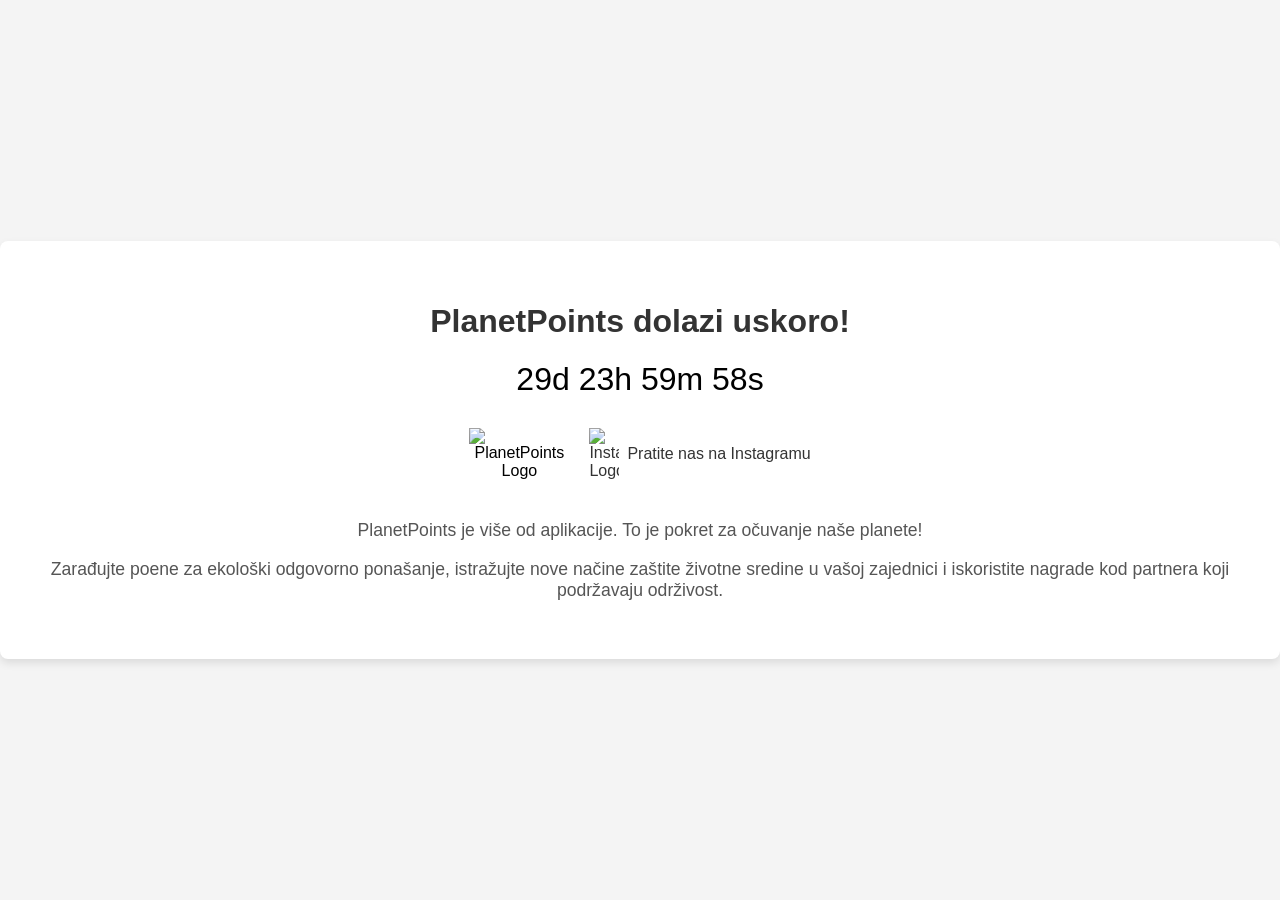
==== index.html @ b60ee08c "Add index.html file for PlanetPoints landing page" ====
<!DOCTYPE html>
<html lang="hr">
<head>
    <meta charset="UTF-8">
    <meta name="viewport" content="width=device-width, initial-scale=1.0">
    <title>PlanetPoints - Dolazi uskoro!</title>
    <style>
        body {
            font-family: Arial, sans-serif;
            background-color: #f4f4f4;
            display: flex;
            justify-content: center;
            align-items: center;
            height: 100vh;
            margin: 0;
        }

        .container {
            text-align: center;
            background-color: #fff;
            padding: 40px;
            border-radius: 8px;
            box-shadow: 0 4px 8px rgba(0, 0, 0, 0.1);
        }

        h1 {
            color: #333;
        }

        #countdown {
            font-size: 2em;
            margin-top: 20px;
        }

        .logo-container {
            margin-top: 30px;
            display: flex;
            justify-content: center;
            align-items: center;
            gap: 20px;
        }

        .logo {
            width: 100px; /* Adjust size as needed */
            height: auto;
        }

        .instagram-link {
            text-decoration: none;
            color: #333;
            display: flex;
            align-items: center;
            gap: 8px;
        }

        .instagram-icon {
            width: 30px; /* Adjust size as needed */
            height: auto;
        }

        .interesting-element {
            margin-top: 40px;
            font-size: 1.1em;
            color: #555;
        }
    </style>
</head>
<body>
    <div class="container">
        <h1>PlanetPoints dolazi uskoro!</h1>
        <div id="countdown"></div>

        <div class="logo-container">
            <img src="https://media.discordapp.net/attachments/1452309541026005163/1478760242362847343/planetpointslogo.png?ex=69a9924b&is=69a840cb&hm=b51889a77cbf9308497c5bf1d27efc5f406bc331d8ad2dfbb3b811c5a1575193&=&format=webp&quality=lossless" alt="PlanetPoints Logo" class="logo">
            <a href="https://www.instagram.com/planetpoints2026/" target="_blank" class="instagram-link">
                <img src="https://upload.wikimedia.org/wikipedia/commons/e/e7/Instagram_logo_2016.svg" alt="Instagram Logo" class="instagram-icon">
                <span>Pratite nas na Instagramu</span>
            </a>
        </div>

        <div class="interesting-element">
            <p>PlanetPoints je više od aplikacije. To je pokret za očuvanje naše planete!</p>
            <p>Zarađujte poene za ekološki odgovorno ponašanje, istražujte nove načine zaštite životne sredine u vašoj zajednici i iskoristite nagrade kod partnera koji podržavaju održivost.</p>
        </div>
    </div>

    <script>
        // Set the countdown date to 30 days from now
        const countdownDate = new Date();
        countdownDate.setDate(countdownDate.getDate() + 30);

        // Update the countdown every 1 second
        const x = setInterval(function() {
            const now = new Date().getTime();
            const distance = countdownDate - now;

            // Calculate days, hours, minutes, and seconds
            const days = Math.floor(distance / (1000 * 60 * 60 * 24));
            const hours = Math.floor((distance % (1000 * 60 * 60 * 24)) / (1000 * 60 * 60));
            const minutes = Math.floor((distance % (1000 * 60 * 60)) / (1000 * 60));
            const seconds = Math.floor((distance % (1000 * 60)) / 1000);

            // Output the results in the element with id="countdown"
            document.getElementById("countdown").innerHTML = days + "d " + hours + "h " + minutes + "m " + seconds + "s";

            // If the countdown is finished, write some text
            if (distance < 0) {
                clearInterval(x);
                document.getElementById("countdown").innerHTML = "PlanetPoints je tu!";
            }
        }, 1000);
    </script>
</body>
</html>
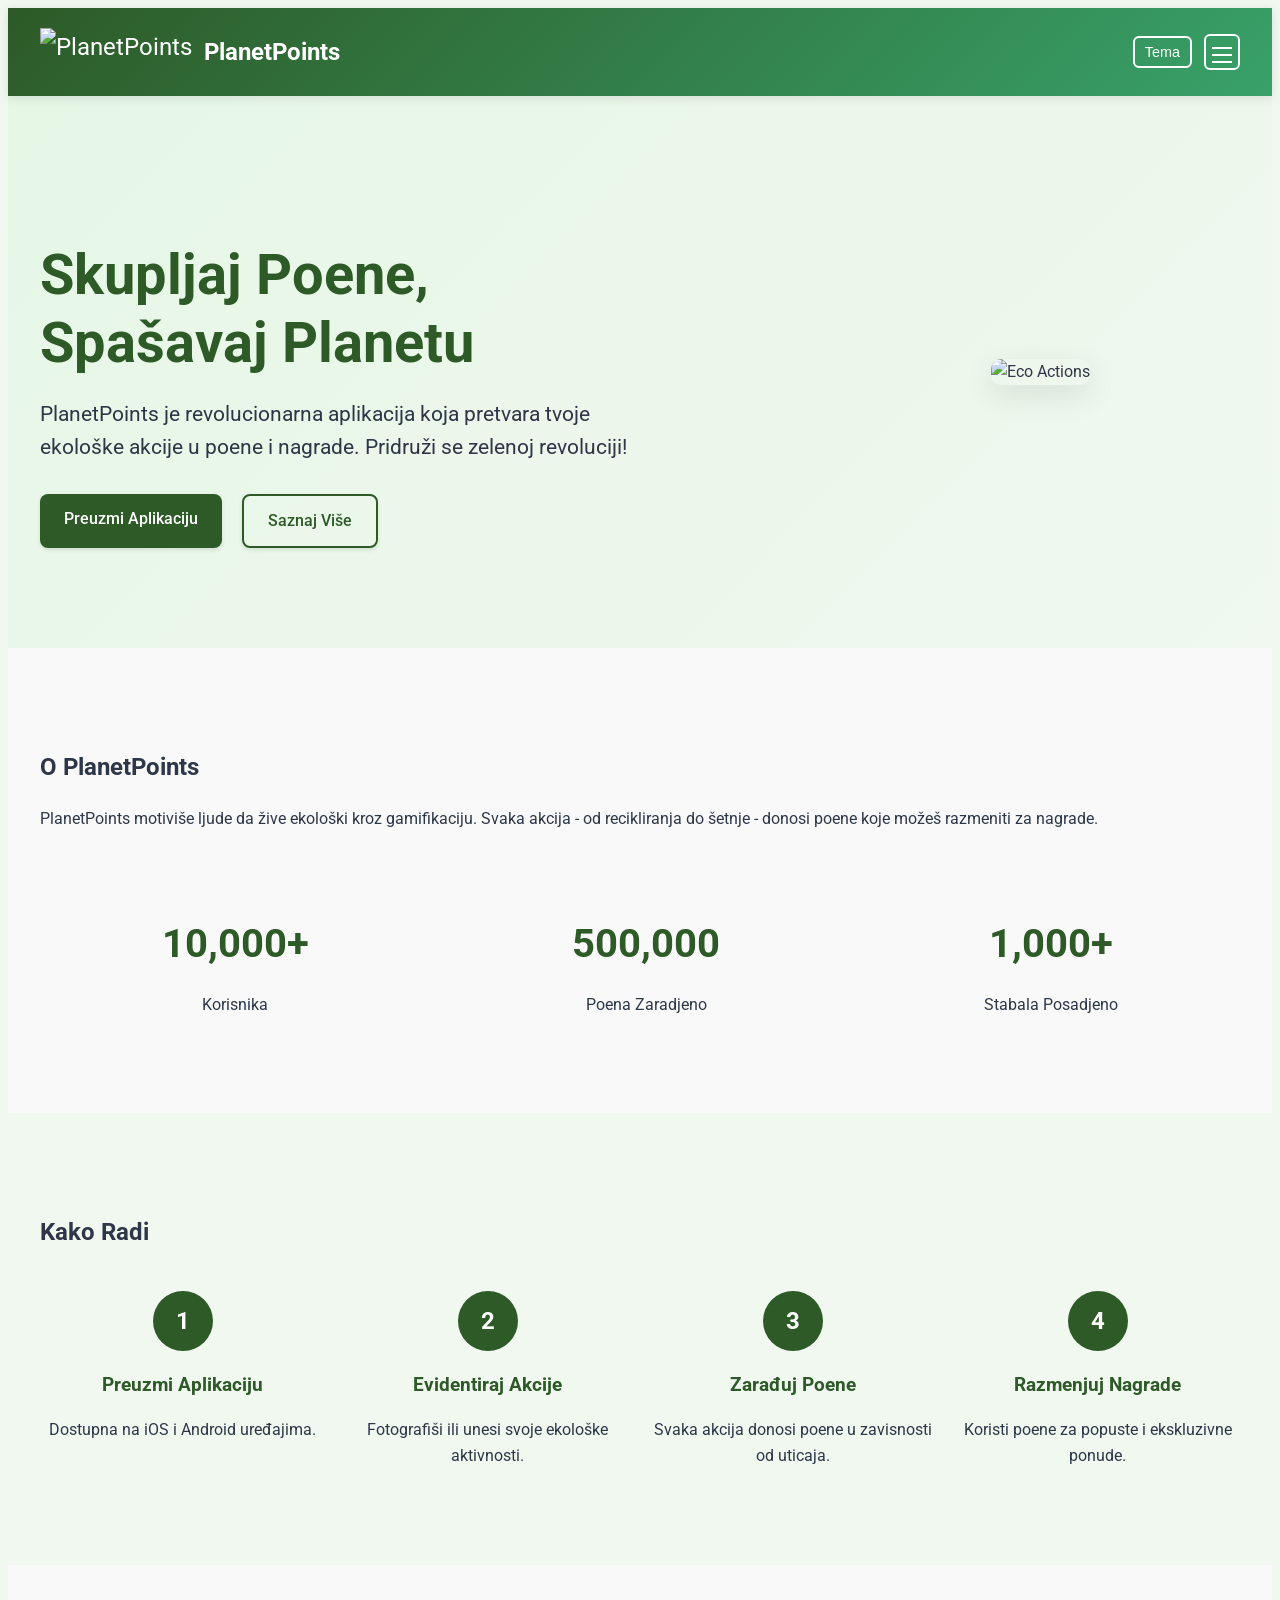
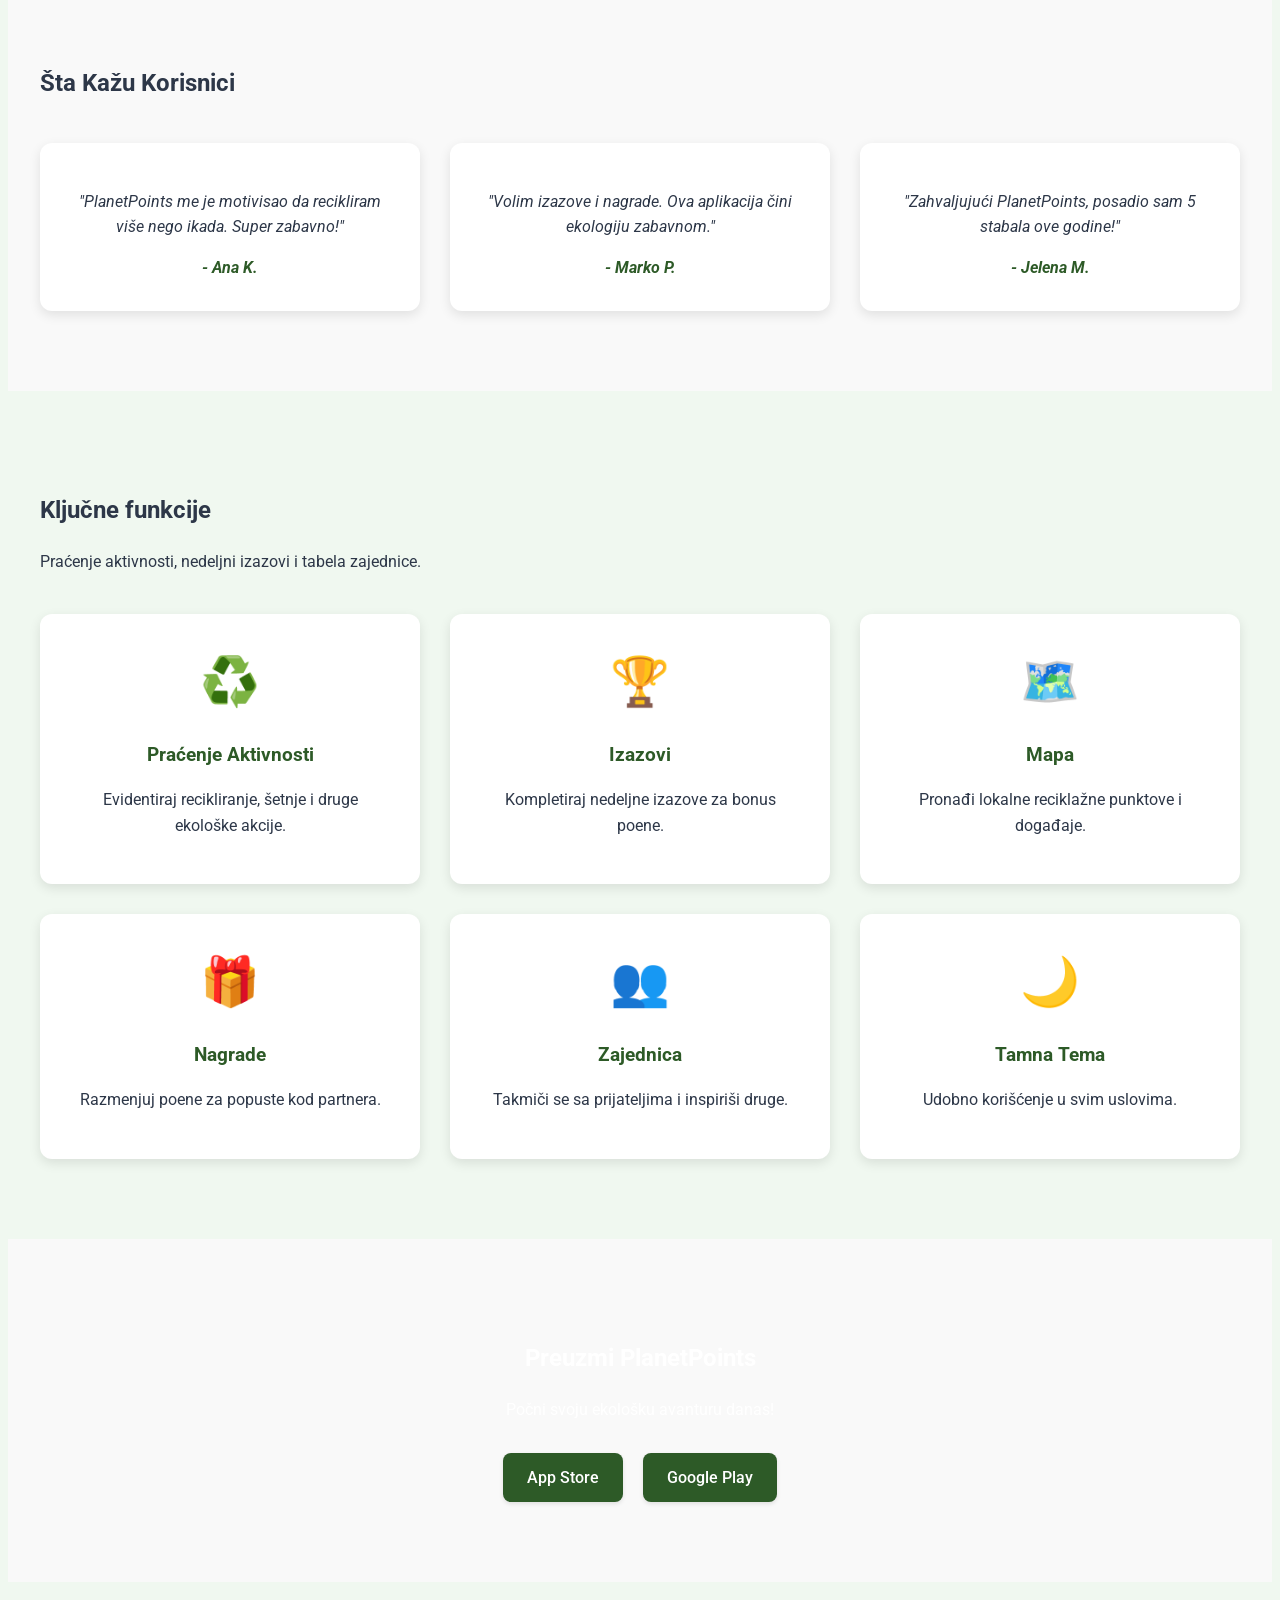
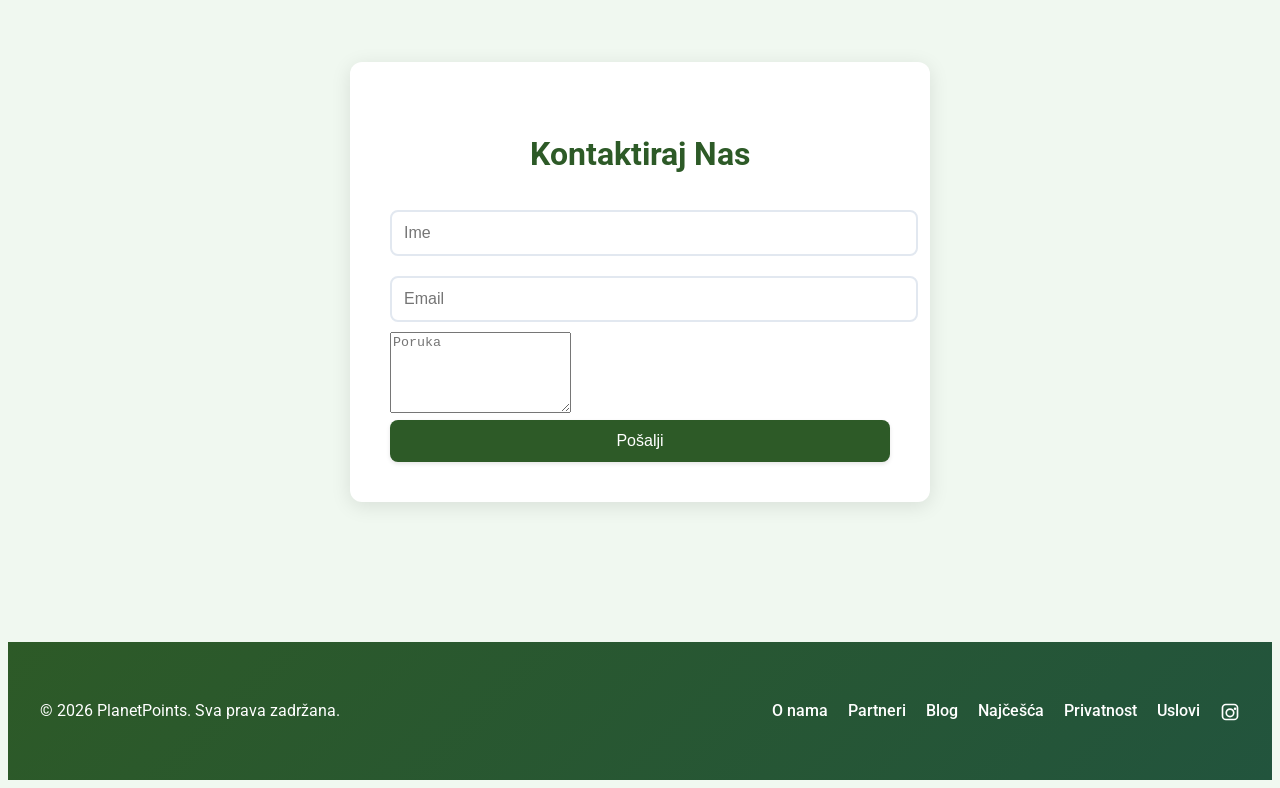
==== commit b66f7b11: "Add files via upload" ====
--- a/index.html
+++ b/index.html
@@ -1,114 +1,214 @@
 <!DOCTYPE html>
-<html lang="hr">
+<html lang="sr">
 <head>
-    <meta charset="UTF-8">
-    <meta name="viewport" content="width=device-width, initial-scale=1.0">
-    <title>PlanetPoints - Dolazi uskoro!</title>
-    <style>
-        body {
-            font-family: Arial, sans-serif;
-            background-color: #f4f4f4;
-            display: flex;
-            justify-content: center;
-            align-items: center;
-            height: 100vh;
-            margin: 0;
-        }
-
-        .container {
-            text-align: center;
-            background-color: #fff;
-            padding: 40px;
-            border-radius: 8px;
-            box-shadow: 0 4px 8px rgba(0, 0, 0, 0.1);
-        }
-
-        h1 {
-            color: #333;
-        }
-
-        #countdown {
-            font-size: 2em;
-            margin-top: 20px;
-        }
-
-        .logo-container {
-            margin-top: 30px;
-            display: flex;
-            justify-content: center;
-            align-items: center;
-            gap: 20px;
-        }
-
-        .logo {
-            width: 100px; /* Adjust size as needed */
-            height: auto;
-        }
-
-        .instagram-link {
-            text-decoration: none;
-            color: #333;
-            display: flex;
-            align-items: center;
-            gap: 8px;
-        }
-
-        .instagram-icon {
-            width: 30px; /* Adjust size as needed */
-            height: auto;
-        }
-
-        .interesting-element {
-            margin-top: 40px;
-            font-size: 1.1em;
-            color: #555;
-        }
-    </style>
+  <meta charset="UTF-8">
+  <meta name="viewport" content="width=device-width, initial-scale=1.0">
+  <title>PlanetPoints</title>
+  <link rel="preconnect" href="https://fonts.googleapis.com">
+  <link rel="preconnect" href="https://fonts.gstatic.com" crossorigin>
+  <link href="https://fonts.googleapis.com/css2?family=Roboto:wght@300;400;500;700&display=swap" rel="stylesheet">
+  <link rel="stylesheet" href="styles.css">
+  <link rel="manifest" href="manifest.json">
+  <meta name="theme-color" content="#2d5a27">
+  <link rel="preload" as="image" href="planetpoints.png">
+  <link rel="icon" href="planetpoints.png" type="image/png">
+  <link rel="shortcut icon" href="planetpoints.png" type="image/png">
+  <link rel="apple-touch-icon" href="planetpoints.png">
+  <meta name="description" content="PlanetPoints — gamified ekološki bodovi i nagrade.">
 </head>
 <body>
+  <header class="header">
     <div class="container">
-        <h1>PlanetPoints dolazi uskoro!</h1>
-        <div id="countdown"></div>
-
-        <div class="logo-container">
-            <img src="https://media.discordapp.net/attachments/1452309541026005163/1478760242362847343/planetpointslogo.png?ex=69a9924b&is=69a840cb&hm=b51889a77cbf9308497c5bf1d27efc5f406bc331d8ad2dfbb3b811c5a1575193&=&format=webp&quality=lossless" alt="PlanetPoints Logo" class="logo">
-            <a href="https://www.instagram.com/planetpoints2026/" target="_blank" class="instagram-link">
-                <img src="https://upload.wikimedia.org/wikipedia/commons/e/e7/Instagram_logo_2016.svg" alt="Instagram Logo" class="instagram-icon">
-                <span>Pratite nas na Instagramu</span>
-            </a>
-        </div>
-
-        <div class="interesting-element">
-            <p>PlanetPoints je više od aplikacije. To je pokret za očuvanje naše planete!</p>
-            <p>Zarađujte poene za ekološki odgovorno ponašanje, istražujte nove načine zaštite životne sredine u vašoj zajednici i iskoristite nagrade kod partnera koji podržavaju održivost.</p>
-        </div>
+      <div class="brand">
+        <img src="https://media.discordapp.net/attachments/1452309541026005163/1478760242362847343/planetpointslogo.png?ex=69aae3cb&is=69a9924b&hm=6992cd8e16e53a175b935d769b590d505335ae410bc5dafe76cb8a3d978087f2&=&format=webp&quality=lossless" alt="PlanetPoints" id="logo" />
+        <h1>PlanetPoints</h1>
+      </div>
+      <nav class="nav" id="primary-nav">
+        <ul>
+          <li><a href="index.html">Početna</a></li>
+          <li><a href="features.html">Funkcije</a></li>
+          <li><a href="gallery.html">Galerija</a></li>
+          <li><a href="blog.html">Blog</a></li>
+          <li><a href="faq.html">Najčešća pitanja</a></li>
+          <li><a href="contact.html">Kontakt</a></li>
+        </ul>
+      </nav>
+      <div class="header-actions">
+        <button class="theme-toggle" id="themeToggle" aria-label="Promijeni temu">Tema</button>
+        <button class="hamburger" aria-label="Meni" aria-expanded="false" aria-controls="primary-nav">
+          <span></span><span></span><span></span>
+        </button>
+      </div>
     </div>
-
-    <script>
-        // Set the countdown date to 30 days from now
-        const countdownDate = new Date();
-        countdownDate.setDate(countdownDate.getDate() + 30);
-
-        // Update the countdown every 1 second
-        const x = setInterval(function() {
-            const now = new Date().getTime();
-            const distance = countdownDate - now;
-
-            // Calculate days, hours, minutes, and seconds
-            const days = Math.floor(distance / (1000 * 60 * 60 * 24));
-            const hours = Math.floor((distance % (1000 * 60 * 60 * 24)) / (1000 * 60 * 60));
-            const minutes = Math.floor((distance % (1000 * 60 * 60)) / (1000 * 60));
-            const seconds = Math.floor((distance % (1000 * 60)) / 1000);
-
-            // Output the results in the element with id="countdown"
-            document.getElementById("countdown").innerHTML = days + "d " + hours + "h " + minutes + "m " + seconds + "s";
-
-            // If the countdown is finished, write some text
-            if (distance < 0) {
-                clearInterval(x);
-                document.getElementById("countdown").innerHTML = "PlanetPoints je tu!";
-            }
-        }, 1000);
-    </script>
+  </header>
+
+  <main>
+    <section class="hero">
+      <div class="container">
+        <div class="hero-content">
+          <h1 class="hero-title">Skupljaj Poene, Spašavaj Planetu</h1>
+          <p class="hero-subtitle">PlanetPoints je revolucionarna aplikacija koja pretvara tvoje ekološke akcije u poene i nagrade. Pridruži se zelenoj revoluciji!</p>
+          <div class="hero-buttons">
+            <a href="#download" class="btn btn-primary">Preuzmi Aplikaciju</a>
+            <a href="#features" class="btn btn-secondary">Saznaj Više</a>
+          </div>
+        </div>
+        <div class="hero-image">
+          <img src="https://via.placeholder.com/400x300/2d5a27/ffffff?text=Eco+Actions" alt="Eco Actions" />
+        </div>
+      </div>
+    </section>
+
+    <section id="about" class="section about">
+      <div class="container">
+        <h2>O PlanetPoints</h2>
+        <p>PlanetPoints motiviše ljude da žive ekološki kroz gamifikaciju. Svaka akcija - od recikliranja do šetnje - donosi poene koje možeš razmeniti za nagrade.</p>
+        <div class="stats">
+          <div class="stat">
+            <h3>10,000+</h3>
+            <p>Korisnika</p>
+          </div>
+          <div class="stat">
+            <h3>500,000</h3>
+            <p>Poena Zaradjeno</p>
+          </div>
+          <div class="stat">
+            <h3>1,000+</h3>
+            <p>Stabala Posadjeno</p>
+          </div>
+        </div>
+      </div>
+    </section>
+
+    <section id="how-it-works" class="section how-it-works">
+      <div class="container">
+        <h2>Kako Radi</h2>
+        <div class="steps">
+          <div class="step">
+            <div class="step-number">1</div>
+            <h3>Preuzmi Aplikaciju</h3>
+            <p>Dostupna na iOS i Android uređajima.</p>
+          </div>
+          <div class="step">
+            <div class="step-number">2</div>
+            <h3>Evidentiraj Akcije</h3>
+            <p>Fotografiši ili unesi svoje ekološke aktivnosti.</p>
+          </div>
+          <div class="step">
+            <div class="step-number">3</div>
+            <h3>Zarađuj Poene</h3>
+            <p>Svaka akcija donosi poene u zavisnosti od uticaja.</p>
+          </div>
+          <div class="step">
+            <div class="step-number">4</div>
+            <h3>Razmenjuj Nagrade</h3>
+            <p>Koristi poene za popuste i ekskluzivne ponude.</p>
+          </div>
+        </div>
+      </div>
+    </section>
+
+    <section id="testimonials" class="section testimonials">
+      <div class="container">
+        <h2>Šta Kažu Korisnici</h2>
+        <div class="testimonials-grid">
+          <div class="testimonial">
+            <p>"PlanetPoints me je motivisao da recikliram više nego ikada. Super zabavno!"</p>
+            <cite>- Ana K.</cite>
+          </div>
+          <div class="testimonial">
+            <p>"Volim izazove i nagrade. Ova aplikacija čini ekologiju zabavnom."</p>
+            <cite>- Marko P.</cite>
+          </div>
+          <div class="testimonial">
+            <p>"Zahvaljujući PlanetPoints, posadio sam 5 stabala ove godine!"</p>
+            <cite>- Jelena M.</cite>
+          </div>
+        </div>
+      </div>
+    </section>
+
+    <section id="features" class="section">
+      <div class="container">
+        <h2>Ključne funkcije</h2>
+        <p>Praćenje aktivnosti, nedeljni izazovi i tabela zajednice.</p>
+        <div class="features-grid">
+          <div class="feature-card">
+            <div class="feature-icon">♻️</div>
+            <h3>Praćenje Aktivnosti</h3>
+            <p>Evidentiraj recikliranje, šetnje i druge ekološke akcije.</p>
+          </div>
+          <div class="feature-card">
+            <div class="feature-icon">🏆</div>
+            <h3>Izazovi</h3>
+            <p>Kompletiraj nedeljne izazove za bonus poene.</p>
+          </div>
+          <div class="feature-card">
+            <div class="feature-icon">🗺️</div>
+            <h3>Mapa</h3>
+            <p>Pronađi lokalne reciklažne punktove i događaje.</p>
+          </div>
+          <div class="feature-card">
+            <div class="feature-icon">🎁</div>
+            <h3>Nagrade</h3>
+            <p>Razmenjuj poene za popuste kod partnera.</p>
+          </div>
+          <div class="feature-card">
+            <div class="feature-icon">👥</div>
+            <h3>Zajednica</h3>
+            <p>Takmiči se sa prijateljima i inspiriši druge.</p>
+          </div>
+          <div class="feature-card">
+            <div class="feature-icon">🌙</div>
+            <h3>Tamna Tema</h3>
+            <p>Udobno korišćenje u svim uslovima.</p>
+          </div>
+        </div>
+      </div>
+    </section>
+
+    <section id="download" class="section download">
+      <div class="container">
+        <h2>Preuzmi PlanetPoints</h2>
+        <p>Počni svoju ekološku avanturu danas!</p>
+        <div class="download-buttons">
+          <a href="#" class="btn btn-primary">App Store</a>
+          <a href="#" class="btn btn-primary">Google Play</a>
+        </div>
+      </div>
+    </section>
+
+    <section id="contact" class="section contact">
+      <div class="container form-container">
+        <h2>Kontaktiraj Nas</h2>
+        <form id="contactForm">
+          <input type="text" name="name" placeholder="Ime" required>
+          <input type="email" name="email" placeholder="Email" required>
+          <textarea name="message" rows="5" placeholder="Poruka" required></textarea>
+          <button type="submit" class="btn btn-primary">Pošalji</button>
+        </form>
+      </div>
+    </section>
+  </main>
+
+  <footer class="footer">
+    <div class="container footer-grid">
+      <p>&copy; 2026 PlanetPoints. Sva prava zadržana.</p>
+      <div class="footer-links">
+        <a href="onama.html">O nama</a>
+        <a href="partneri.html">Partneri</a>
+        <a href="blog.html">Blog</a>
+        <a href="faq.html">Najčešća</a>
+        <a href="privatnost.html">Privatnost</a>
+        <a href="uslovi.html">Uslovi</a>
+        <a href="https://www.instagram.com/planetpoints2026/" target="_blank" rel="noopener">
+          <svg class="icon-ig" viewBox="0 0 24 24" aria-hidden="true">
+            <path fill="#fff" d="M7 2h10a5 5 0 0 1 5 5v10a5 5 0 0 1-5 5H7a5 5 0 0 1-5-5V7a5 5 0 0 1 5-5zm0 2a3 3 0 0 0-3 3v10a3 3 0 0 0 3 3h10a3 3 0 0 0 3-3V7a3 3 0 0 0-3-3H7zm5 3.5a5.5 5.5 0 1 1 0 11 5.5 5.5 0 0 1 0-11zm0 2a3.5 3.5 0 1 0 0 7 3.5 3.5 0 0 0 0-7zM18 6.5a1.5 1.5 0 1 1 0 3 1.5 1.5 0 0 1 0-3z"/>
+          </svg>
+        </a>
+      </div>
+    </div>
+  </footer>
+  <script src="app.js"></script>
 </body>
-</html>+</html>
--- a/styles.css
+++ b/styles.css
@@ -0,0 +1,805 @@
+.container {
+  max-width: 1200px;
+  margin: 0 auto;
+  padding: 0 15px;
+}
+
+:root {
+  --bg: #f0f8f0;
+  --fg: #2d3748;
+  --primary: #2d5a27;
+  --primary-2: #38a169;
+  --primary-3: #22543d;
+  --surface: #ffffff;
+  --accent: #68d391;
+}
+
+[data-theme="dark"] {
+  --bg: #1a202c;
+  --fg: #f7fafc;
+  --primary: #2d5a27;
+  --primary-2: #38a169;
+  --primary-3: #22543d;
+  --surface: #2d3748;
+  --accent: #68d391;
+}
+
+body {
+  font-family: 'Roboto', sans-serif;
+  background-color: var(--bg);
+  color: var(--fg);
+  line-height: 1.6;
+}
+
+.container {
+  max-width: 1200px;
+  margin: 0 auto;
+  padding: 0 15px;
+}
+
+.header {
+  background: linear-gradient(135deg, var(--primary), var(--primary-2));
+  color: white;
+  padding: 20px 0;
+  position: sticky;
+  top: 0;
+  z-index: 20;
+  box-shadow: 0 2px 10px rgba(0,0,0,0.1);
+}
+
+.header .container {
+  display: flex;
+  align-items: center;
+  justify-content: space-between;
+  flex-wrap: wrap;
+}
+
+.brand {
+  display: flex;
+  align-items: center;
+  gap: 12px;
+}
+
+#logo {
+  height: 48px;
+  width: auto;
+}
+
+.header h1 {
+  margin: 0;
+  font-size: 1.5rem;
+}
+
+.nav {
+  display: none;
+  position: fixed;
+  right: -280px;
+  top: 0;
+  height: 100vh;
+  width: 260px;
+  background-color: var(--primary-2);
+  border-radius: 10px 0 0 10px;
+  box-shadow: -8px 0 24px rgba(0,0,0,0.2);
+  padding: 20px 10px;
+  z-index: 30;
+  transition: right .25s ease-out;
+}
+
+.nav ul {
+  display: flex;
+  gap: 0;
+  margin: 0;
+  padding: 0;
+  list-style: none;
+  flex-direction: column;
+}
+
+.nav li {
+  list-style: none;
+  padding: 10px;
+}
+
+.nav a {
+  color: white;
+  text-decoration: none;
+  transition: background 0.3s, color 0.3s;
+  padding: 10px 12px;
+  border-radius: 6px;
+  display: block;
+}
+
+.nav a:hover,
+.nav a.active {
+  background: var(--primary-3);
+  color: #fff;
+}
+
+.nav.open {
+  right: 0;
+}
+
+.backdrop {
+  position: fixed;
+  inset: 0;
+  background: rgba(0,0,0,0.4);
+  display: none;
+  z-index: 25;
+}
+
+.backdrop.show {
+  display: block;
+}
+
+.header-actions {
+  display: flex;
+  align-items: center;
+  gap: 12px;
+}
+
+.theme-toggle {
+  background: transparent;
+  border: 2px solid #fff;
+  color: #fff;
+  border-radius: 6px;
+  padding: 6px 10px;
+  cursor: pointer;
+  font-size: 0.9rem;
+}
+
+.hamburger {
+  display: block;
+  width: 36px;
+  height: 36px;
+  padding: 6px;
+  background: transparent;
+  border: 2px solid #fff;
+  border-radius: 6px;
+  cursor: pointer;
+}
+
+.hamburger span {
+  display: block;
+  height: 2px;
+  background: #fff;
+  margin: 5px 0;
+  transition: transform 0.2s ease;
+}
+
+.hamburger.is-open span:nth-child(1) {
+  transform: translateY(7px) rotate(45deg);
+}
+.hamburger.is-open span:nth-child(2) {
+  opacity: 0;
+}
+.hamburger.is-open span:nth-child(3) {
+  transform: translateY(-7px) rotate(-45deg);
+}
+
+@media (max-width: 768px) {
+  .hero .container {
+    flex-direction: column;
+    text-align: center;
+  }
+  .hero-content {
+    text-align: center;
+  }
+  .hero-title {
+    font-size: 2.5rem;
+  }
+  .hero-subtitle {
+    font-size: 1.1rem;
+  }
+  .hero-buttons {
+    justify-content: center;
+  }
+  .stats {
+    flex-direction: column;
+  }
+  .steps {
+    flex-direction: column;
+  }
+  .features-grid, .testimonials-grid {
+    grid-template-columns: 1fr;
+  }
+  .download-buttons {
+    flex-direction: column;
+    align-items: center;
+  }
+  .section {
+    padding: 40px 0;
+  }
+  .section h2 {
+    font-size: 2rem;
+  }
+}
+
+.hero {
+  background: linear-gradient(135deg, #e6f7e6, #f0f8f0);
+  padding: 100px 0;
+  text-align: center;
+  position: relative;
+  overflow: hidden;
+}
+
+.hero .container {
+  display: flex;
+  align-items: center;
+  justify-content: space-between;
+  max-width: 1200px;
+  margin: 0 auto;
+  padding: 0 15px;
+  flex-wrap: wrap;
+}
+
+.hero-content {
+  flex: 1;
+  text-align: left;
+  max-width: 600px;
+}
+
+.hero-title {
+  font-size: 3.5rem;
+  font-weight: 700;
+  color: var(--primary);
+  margin-bottom: 20px;
+  line-height: 1.2;
+}
+
+.hero-subtitle {
+  font-size: 1.3rem;
+  color: var(--fg);
+  margin-bottom: 30px;
+  line-height: 1.6;
+}
+
+.hero-buttons {
+  display: flex;
+  gap: 20px;
+  flex-wrap: wrap;
+}
+
+.hero-image {
+  flex: 1;
+  text-align: center;
+  max-width: 400px;
+}
+
+.hero-image img {
+  max-width: 100%;
+  height: auto;
+  border-radius: 10px;
+  box-shadow: 0 10px 30px rgba(0,0,0,0.1);
+}
+
+.btn {
+  display: inline-block;
+  padding: 12px 24px;
+  border: none;
+  border-radius: 8px;
+  cursor: pointer;
+  text-decoration: none;
+  font-weight: 500;
+  font-size: 1rem;
+  transition: all 0.3s ease;
+  box-shadow: 0 2px 4px rgba(0,0,0,0.1);
+}
+
+.btn:hover {
+  transform: translateY(-2px);
+  box-shadow: 0 4px 8px rgba(0,0,0,0.15);
+}
+
+.btn-primary {
+  background-color: var(--primary);
+  color: #fff;
+}
+
+.btn-primary:hover {
+  background-color: var(--primary-3);
+}
+
+.btn-secondary {
+  background-color: transparent;
+  color: var(--primary);
+  border: 2px solid var(--primary);
+}
+
+.btn-secondary:hover {
+  background-color: var(--primary);
+  color: #fff;
+}
+
+@keyframes fadeInUp {
+  from {
+    opacity: 0;
+    transform: translateY(30px);
+  }
+  to {
+    opacity: 1;
+    transform: translateY(0);
+  }
+}
+
+.section {
+  padding: 80px 0;
+  animation: fadeInUp 0.8s ease-out;
+}
+
+.section:nth-child(even) {
+  background: #f9f9f9;
+}
+
+.section:nth-child(odd) {
+  background: var(--bg);
+}
+
+.header {
+  background-color: #004d99;
+  color: white;
+  padding: 20px 0;
+  text-align: center;
+}
+
+.gallery {
+  display: grid;
+  grid-template-columns: repeat(auto-fill, minmax(250px, 1fr));
+  gap: 15px;
+}
+
+.gallery img {
+  width: 100%;
+  border-radius: 10px;
+  transition: transform 0.3s;
+}
+
+.gallery img:hover {
+  transform: scale(1.05);
+}
+
+.form-container {
+  background-color: var(--surface);
+  padding: 40px;
+  border-radius: 12px;
+  box-shadow: 0 4px 20px rgba(0,0,0,0.1);
+  max-width: 500px;
+  margin: 0 auto;
+}
+
+.form-container h2 {
+  text-align: center;
+  margin-bottom: 20px;
+  font-size: 2rem;
+  color: var(--primary);
+}
+
+.form-container input {
+  width: 100%;
+  padding: 12px;
+  margin: 10px 0;
+  border: 2px solid #e2e8f0;
+  border-radius: 8px;
+  font-size: 1rem;
+  transition: border-color 0.3s;
+}
+
+.form-container input:focus {
+  outline: none;
+  border-color: var(--accent);
+}
+
+.form-container button {
+  width: 100%;
+  background-color: var(--primary);
+  color: white;
+  padding: 12px;
+  border: none;
+  border-radius: 8px;
+  cursor: pointer;
+  font-size: 1rem;
+  font-weight: 500;
+  transition: background-color 0.3s;
+}
+
+.calculator, .quiz {
+  background: var(--surface);
+  padding: 40px;
+  border-radius: 12px;
+  box-shadow: 0 4px 20px rgba(0,0,0,0.1);
+  max-width: 600px;
+  margin: 0 auto;
+}
+
+.form-group {
+  margin-bottom: 20px;
+}
+
+.form-group label {
+  display: block;
+  margin-bottom: 5px;
+  font-weight: 500;
+}
+
+.form-group input {
+  width: 100%;
+  padding: 10px;
+  border: 2px solid #e2e8f0;
+  border-radius: 8px;
+  font-size: 1rem;
+}
+
+.form-group input:focus {
+  outline: none;
+  border-color: var(--accent);
+}
+
+.result {
+  margin-top: 20px;
+  font-size: 1.2rem;
+  font-weight: 500;
+  color: var(--primary);
+}
+
+#question {
+  font-size: 1.2rem;
+  margin-bottom: 20px;
+}
+
+#answers {
+  display: flex;
+  flex-direction: column;
+  gap: 10px;
+  margin-bottom: 20px;
+}
+
+.answer-btn {
+  padding: 10px 20px;
+  border: 2px solid var(--primary);
+  background: transparent;
+  color: var(--primary);
+  border-radius: 8px;
+  cursor: pointer;
+  font-size: 1rem;
+  transition: all 0.3s;
+}
+
+.answer-btn:hover {
+  background: var(--primary);
+  color: #fff;
+}
+
+.answer-btn.correct {
+  background: #48bb78;
+  border-color: #48bb78;
+  color: #fff;
+}
+
+.answer-btn.incorrect {
+  background: #f56565;
+  border-color: #f56565;
+  color: #fff;
+}
+
+#quizResult {
+  font-size: 1.2rem;
+  font-weight: 500;
+  color: var(--primary);
+}
+
+.about {
+  background: var(--surface);
+}
+
+.stats {
+  display: flex;
+  justify-content: space-around;
+  margin-top: 40px;
+  flex-wrap: wrap;
+  gap: 20px;
+}
+
+.stat {
+  text-align: center;
+}
+
+.stat h3 {
+  font-size: 2.5rem;
+  color: var(--primary);
+  margin-bottom: 10px;
+}
+
+.stat p {
+  font-size: 1rem;
+  color: var(--fg);
+}
+
+.features {
+  background: #f9f9f9;
+}
+
+.features-grid {
+  display: grid;
+  grid-template-columns: repeat(auto-fit, minmax(300px, 1fr));
+  gap: 30px;
+  margin-top: 40px;
+}
+
+.feature-card {
+  background: var(--surface);
+  padding: 30px;
+  border-radius: 12px;
+  box-shadow: 0 4px 12px rgba(0,0,0,0.1);
+  text-align: center;
+  transition: transform 0.3s, box-shadow 0.3s;
+}
+
+.feature-card:hover {
+  transform: translateY(-5px);
+  box-shadow: 0 8px 24px rgba(0,0,0,0.15);
+}
+
+.feature-icon {
+  font-size: 3rem;
+  margin-bottom: 20px;
+}
+
+.feature-card h3 {
+  margin-bottom: 15px;
+  color: var(--primary);
+}
+
+.feature-card p {
+  color: var(--fg);
+}
+
+.how-it-works {
+  background: var(--bg);
+}
+
+.steps {
+  display: flex;
+  justify-content: space-between;
+  margin-top: 40px;
+  flex-wrap: wrap;
+  gap: 20px;
+}
+
+.step {
+  flex: 1;
+  text-align: center;
+  min-width: 200px;
+}
+
+.step-number {
+  width: 60px;
+  height: 60px;
+  background: var(--primary);
+  color: #fff;
+  border-radius: 50%;
+  display: flex;
+  align-items: center;
+  justify-content: center;
+  font-size: 1.5rem;
+  font-weight: bold;
+  margin: 0 auto 20px;
+}
+
+.step h3 {
+  margin-bottom: 10px;
+  color: var(--primary);
+}
+
+.testimonials {
+  background: var(--surface);
+}
+
+.testimonials-grid {
+  display: grid;
+  grid-template-columns: repeat(auto-fit, minmax(300px, 1fr));
+  gap: 30px;
+  margin-top: 40px;
+}
+
+.testimonial {
+  background: #fff;
+  padding: 30px;
+  border-radius: 12px;
+  box-shadow: 0 4px 12px rgba(0,0,0,0.1);
+  text-align: center;
+}
+
+.testimonial p {
+  font-style: italic;
+  margin-bottom: 15px;
+  color: var(--fg);
+}
+
+.testimonial cite {
+  font-weight: bold;
+  color: var(--primary);
+}
+
+.download {
+  background: linear-gradient(135deg, var(--primary), var(--primary-2));
+  color: #fff;
+  text-align: center;
+}
+
+.download h2 {
+  color: #fff;
+}
+
+.download p {
+  color: #fff;
+  margin-bottom: 30px;
+}
+
+.download-buttons {
+  display: flex;
+  justify-content: center;
+  gap: 20px;
+  flex-wrap: wrap;
+}
+
+.contact {
+  background: var(--bg);
+}
+
+.footer {
+  background: linear-gradient(135deg, var(--primary), var(--primary-3));
+  color: #fff;
+  padding: 40px 0;
+  margin-top: 60px;
+}
+
+.footer-grid {
+  display: flex;
+  align-items: center;
+  justify-content: space-between;
+  gap: 20px;
+  flex-wrap: wrap;
+}
+
+.footer-links {
+  display: flex;
+  gap: 20px;
+  align-items: center;
+  flex-wrap: wrap;
+}
+
+.footer-links a {
+  color: #fff;
+  text-decoration: none;
+  font-weight: 500;
+  transition: opacity 0.3s;
+}
+
+.to-top {
+  position: fixed;
+  bottom: 20px;
+  right: 20px;
+  background: var(--primary);
+  color: #fff;
+  border: none;
+  border-radius: 50%;
+  width: 50px;
+  height: 50px;
+  font-size: 1.5rem;
+  cursor: pointer;
+  opacity: 0;
+  visibility: hidden;
+  transition: all 0.3s;
+  z-index: 10;
+}
+
+.to-top.show {
+  opacity: 1;
+  visibility: visible;
+}
+
+.to-top:hover {
+  background: var(--primary-3);
+  transform: scale(1.1);
+}
+
+.icon-ig {
+  width: 20px;
+  height: 20px;
+  vertical-align: middle;
+}
+
+.cards {
+  display: grid;
+  grid-template-columns: repeat(auto-fill, minmax(280px, 1fr));
+  gap: 20px;
+}
+
+.card {
+  background: var(--surface);
+  border-radius: 12px;
+  padding: 24px;
+  box-shadow: 0 4px 12px rgba(0,0,0,0.08);
+  border: 1px solid rgba(0,0,0,0.06);
+  transition: all 0.3s ease;
+  text-align: center;
+}
+
+.card:hover {
+  transform: translateY(-4px);
+  box-shadow: 0 8px 24px rgba(0,0,0,0.12);
+}
+
+.card-icon {
+  font-size: 3rem;
+  margin-bottom: 16px;
+}
+
+.card h3 {
+  margin: 0 0 12px;
+  font-size: 1.5rem;
+  color: var(--primary);
+}
+
+.card p {
+  margin: 0;
+  font-size: 1rem;
+  color: var(--fg);
+}
+
+.card a {
+  color: inherit;
+  text-decoration: none;
+  display: block;
+}
+.card:hover { transform: translateY(-2px); transition: transform .15s ease; }
+
+.theme-toggle:focus,
+.hamburger:focus,
+.nav a:focus,
+.btn:focus {
+  outline: 3px solid #fff;
+  outline-offset: 2px;
+}
+
+.to-top {
+  position: fixed;
+  right: 16px;
+  bottom: 16px;
+  width: 44px;
+  height: 44px;
+  border-radius: 50%;
+  background: var(--primary-2);
+  color: #fff;
+  border: none;
+  display: none;
+  align-items: center;
+  justify-content: center;
+  z-index: 40;
+}
+
+.to-top.show { display: flex; }
+
+@media (max-width: 768px) {
+  #logo { height: 40px; }
+  .hero { padding: 40px 0; }
+  .hero h1 { font-size: 1.8rem; }
+  .nav { width: 240px; }
+}
+
+/* Animation styles */
+.fade-in {
+  animation: fadeIn 0.5s ease-in;
+}
+
+@keyframes fadeIn {
+  from { opacity: 0; }
+  to { opacity: 1; }
+}
+
+/* Language support */
+[lang="sr"] .header {
+  font-size: 1.5em;
+}
+
+[lang="en"] .header {
+  font-size: 2em;
+}
